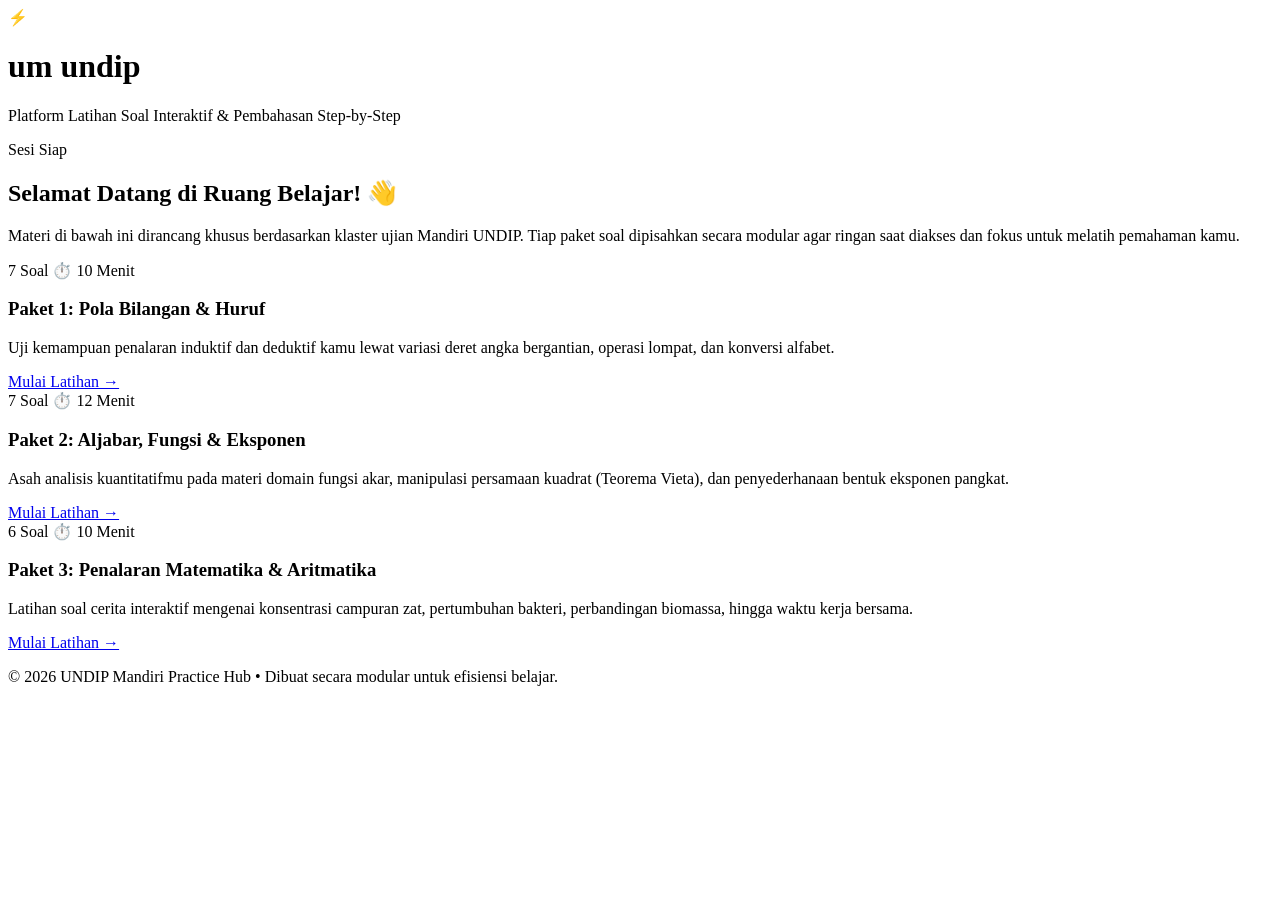
==== index.html @ 4130cd92 "Create index.html" ====
<!DOCTYPE html>
<html lang="id">
<head>
    <meta charset="UTF-8">
    <meta name="viewport" content="width=device-width, initial-scale=1.0">
    <title>um undip</title>
    <link rel="stylesheet" href="css/style.css">
</head>
<body>

    <div class="dashboard">
        <header class="main-header">
            <div class="logo-area">
                <span class="icon-app">⚡</span>
                <div>
                    <h1>um undip</h1>
                    <p>Platform Latihan Soal Interaktif & Pembahasan Step-by-Step</p>
                </div>
            </div>
            <div class="user-status">
                <span class="status-badge">Sesi Siap</span>
            </div>
        </header>

        <section class="welcome-box">
            <h2>Selamat Datang di Ruang Belajar! 👋</h2>
            <p>Materi di bawah ini dirancang khusus berdasarkan klaster ujian Mandiri UNDIP. Tiap paket soal dipisahkan secara modular agar ringan saat diakses dan fokus untuk melatih pemahaman kamu.</p>
        </section>

        <main class="grid-paket">
            
            <div class="card-paket">
                <div class="card-header">
                    <span class="badge info-badge">7 Soal</span>
                    <span class="badge time-badge">⏱️ 10 Menit</span>
                </div>
                <h3>Paket 1: Pola Bilangan & Huruf</h3>
                <p>Uji kemampuan penalaran induktif dan deduktif kamu lewat variasi deret angka bergantian, operasi lompat, dan konversi alfabet.</p>
                <div class="card-footer">
                    <a href="paket/paket-1-tpa.html" class="btn-mulai">Mulai Latihan &rarr;</a>
                </div>
            </div>

            <div class="card-paket">
                <div class="card-header">
                    <span class="badge info-badge">7 Soal</span>
                    <span class="badge time-badge">⏱️ 12 Menit</span>
                </div>
                <h3>Paket 2: Aljabar, Fungsi & Eksponen</h3>
                <p>Asah analisis kuantitatifmu pada materi domain fungsi akar, manipulasi persamaan kuadrat (Teorema Vieta), dan penyederhanaan bentuk eksponen pangkat.</p>
                <div class="card-footer">
                    <a href="paket/paket-2-aljabar.html" class="btn-mulai">Mulai Latihan &rarr;</a>
                </div>
            </div>

            <div class="card-paket">
                <div class="card-header">
                    <span class="badge info-badge">6 Soal</span>
                    <span class="badge time-badge">⏱️ 10 Menit</span>
                </div>
                <h3>Paket 3: Penalaran Matematika & Aritmatika</h3>
                <p>Latihan soal cerita interaktif mengenai konsentrasi campuran zat, pertumbuhan bakteri, perbandingan biomassa, hingga waktu kerja bersama.</p>
                <div class="card-footer">
                    <a href="paket/paket-3-aritmatika.html" class="btn-mulai">Mulai Latihan &rarr;</a>
                </div>
            </div>

        </main>

        <footer class="main-footer">
            <p>© 2026 UNDIP Mandiri Practice Hub • Dibuat secara modular untuk efisiensi belajar.</p>
        </footer>
    </div>

</body>
</html>
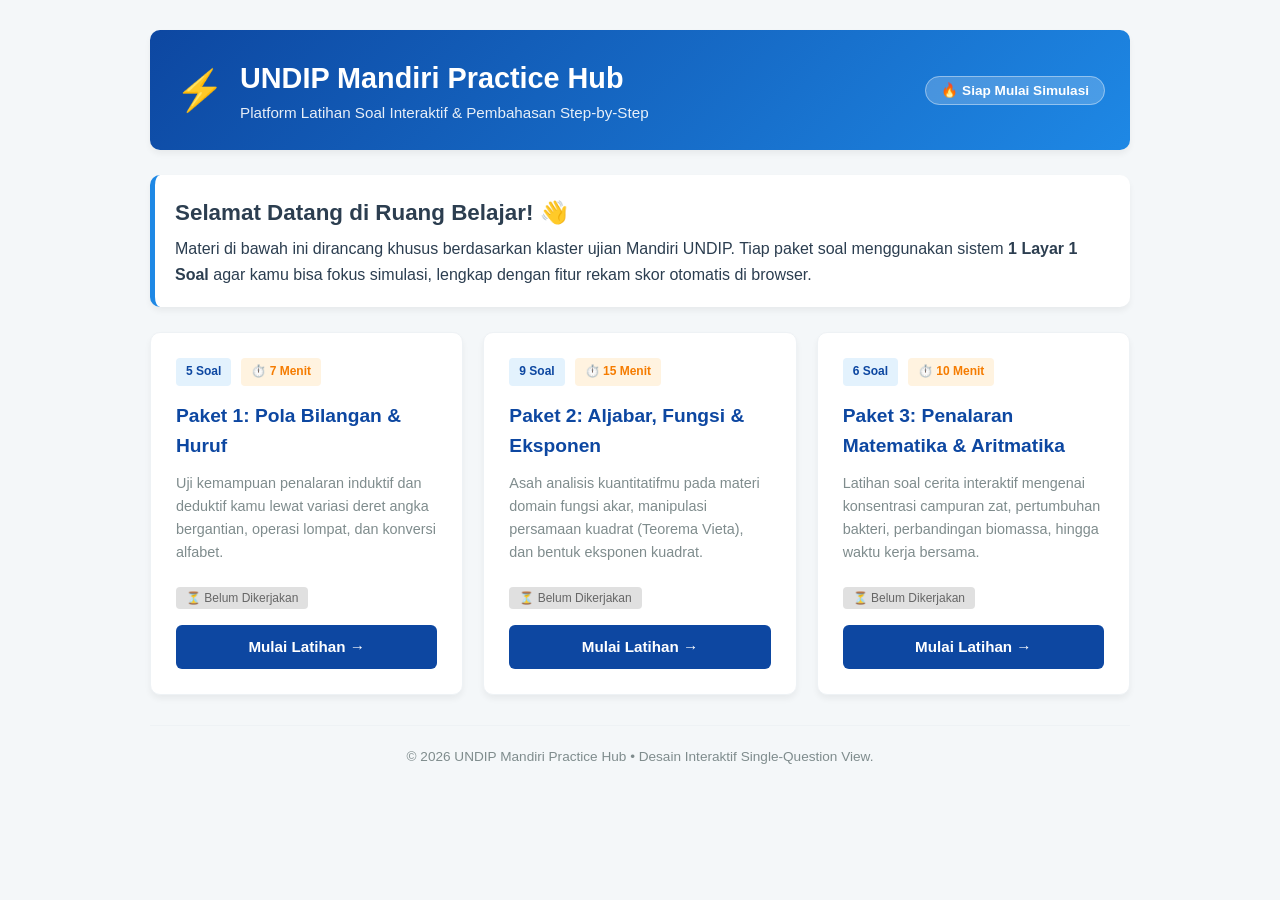
==== commit 11968e46: "Update index.html" ====
--- a/index.html
+++ b/index.html
@@ -3,7 +3,7 @@
 <head>
     <meta charset="UTF-8">
     <meta name="viewport" content="width=device-width, initial-scale=1.0">
-    <title>um undip</title>
+    <title>UNDIP Mandiri Practice Hub</title>
     <link rel="stylesheet" href="css/style.css">
 </head>
 <body>
@@ -13,42 +13,48 @@
             <div class="logo-area">
                 <span class="icon-app">⚡</span>
                 <div>
-                    <h1>um undip</h1>
+                    <h1>UNDIP Mandiri Practice Hub</h1>
                     <p>Platform Latihan Soal Interaktif & Pembahasan Step-by-Step</p>
                 </div>
             </div>
             <div class="user-status">
-                <span class="status-badge">Sesi Siap</span>
+                <span class="status-badge" id="global-progress">Memuat Progress...</span>
             </div>
         </header>
 
         <section class="welcome-box">
             <h2>Selamat Datang di Ruang Belajar! 👋</h2>
-            <p>Materi di bawah ini dirancang khusus berdasarkan klaster ujian Mandiri UNDIP. Tiap paket soal dipisahkan secara modular agar ringan saat diakses dan fokus untuk melatih pemahaman kamu.</p>
+            <p>Materi di bawah ini dirancang khusus berdasarkan klaster ujian Mandiri UNDIP. Tiap paket soal menggunakan sistem <strong>1 Layar 1 Soal</strong> agar kamu bisa fokus simulasi, lengkap dengan fitur rekam skor otomatis di browser.</p>
         </section>
 
         <main class="grid-paket">
             
             <div class="card-paket">
                 <div class="card-header">
-                    <span class="badge info-badge">7 Soal</span>
-                    <span class="badge time-badge">⏱️ 10 Menit</span>
+                    <span class="badge info-badge">5 Soal</span>
+                    <span class="badge time-badge">⏱️ 7 Menit</span>
                 </div>
                 <h3>Paket 1: Pola Bilangan & Huruf</h3>
                 <p>Uji kemampuan penalaran induktif dan deduktif kamu lewat variasi deret angka bergantian, operasi lompat, dan konversi alfabet.</p>
-                <div class="card-footer">
+                
+                <div id="status-paket-1" class="tracker-wrapper"></div>
+
+                <div class="card-footer" style="margin-top: 15px;">
                     <a href="paket/paket-1-tpa.html" class="btn-mulai">Mulai Latihan &rarr;</a>
                 </div>
             </div>
 
             <div class="card-paket">
                 <div class="card-header">
-                    <span class="badge info-badge">7 Soal</span>
-                    <span class="badge time-badge">⏱️ 12 Menit</span>
+                    <span class="badge info-badge">9 Soal</span>
+                    <span class="badge time-badge">⏱️ 15 Menit</span>
                 </div>
                 <h3>Paket 2: Aljabar, Fungsi & Eksponen</h3>
-                <p>Asah analisis kuantitatifmu pada materi domain fungsi akar, manipulasi persamaan kuadrat (Teorema Vieta), dan penyederhanaan bentuk eksponen pangkat.</p>
-                <div class="card-footer">
+                <p>Asah analisis kuantitatifmu pada materi domain fungsi akar, manipulasi persamaan kuadrat (Teorema Vieta), dan bentuk eksponen kuadrat.</p>
+                
+                <div id="status-paket-2" class="tracker-wrapper"></div>
+
+                <div class="card-footer" style="margin-top: 15px;">
                     <a href="paket/paket-2-aljabar.html" class="btn-mulai">Mulai Latihan &rarr;</a>
                 </div>
             </div>
@@ -60,7 +66,10 @@
                 </div>
                 <h3>Paket 3: Penalaran Matematika & Aritmatika</h3>
                 <p>Latihan soal cerita interaktif mengenai konsentrasi campuran zat, pertumbuhan bakteri, perbandingan biomassa, hingga waktu kerja bersama.</p>
-                <div class="card-footer">
+                
+                <div id="status-paket-3" class="tracker-wrapper"></div>
+
+                <div class="card-footer" style="margin-top: 15px;">
                     <a href="paket/paket-3-aritmatika.html" class="btn-mulai">Mulai Latihan &rarr;</a>
                 </div>
             </div>
@@ -68,9 +77,60 @@
         </main>
 
         <footer class="main-footer">
-            <p>© 2026 UNDIP Mandiri Practice Hub • Dibuat secara modular untuk efisiensi belajar.</p>
+            <p>© 2026 UNDIP Mandiri Practice Hub • Desain Interaktif Single-Question View.</p>
         </footer>
     </div>
 
+    <script>
+        window.addEventListener('DOMContentLoaded', () => {
+            // 1. Mengambil data skor dari LocalStorage browser
+            let skorP1 = localStorage.getItem('paket_1');
+            let skorP2 = localStorage.getItem('paket_2');
+            let skorP3 = localStorage.getItem('paket_3');
+
+            // 2. Element target tracker pada masing-masing card paket
+            let statusP1 = document.getElementById('status-paket-1');
+            let statusP2 = document.getElementById('status-paket-2');
+            let statusP3 = document.getElementById('status-paket-3');
+
+            let paketSelesaiCount = 0;
+
+            // --- Logika Render Status Paket 1 ---
+            if (skorP1 !== null) {
+                statusP1.innerHTML = `<span class="score-tag">✅ Selesai | Skor: ${skorP1}/100</span>`;
+                paketSelesaiCount++;
+            } else {
+                statusP1.innerHTML = `<span class="badge" style="background:#e0e0e0; color:#666; font-weight:500;">⏳ Belum Dikerjakan</span>`;
+            }
+
+            // --- Logika Render Status Paket 2 ---
+            if (skorP2 !== null) {
+                statusP2.innerHTML = `<span class="score-tag">✅ Selesai | Skor: ${skorP2}/100</span>`;
+                paketSelesaiCount++;
+            } else {
+                statusP2.innerHTML = `<span class="badge" style="background:#e0e0e0; color:#666; font-weight:500;">⏳ Belum Dikerjakan</span>`;
+            }
+
+            // --- Logika Render Status Paket 3 ---
+            if (skorP3 !== null) {
+                statusP3.innerHTML = `<span class="score-tag">✅ Selesai | Skor: ${skorP3}/100</span>`;
+                paketSelesaiCount++;
+            } else {
+                statusP3.innerHTML = `<span class="badge" style="background:#e0e0e0; color:#666; font-weight:500;">⏳ Belum Dikerjakan</span>`;
+            }
+
+            // 3. Update Status Progress Bar Global di Header atas
+            let globalStatusBadge = document.getElementById('global-progress');
+            if (paketSelesaiCount === 3) {
+                globalStatusBadge.innerText = "🏆 Semua Paket Selesai!";
+                globalStatusBadge.style.backgroundColor = "#2e7d32";
+            } else if (paketSelesaiCount > 0) {
+                globalStatusBadge.innerText = `⚡ Progress: ${paketSelesaiCount} / 3 Paket`;
+                globalStatusBadge.style.backgroundColor = "var(--warning-color)";
+            } else {
+                globalStatusBadge.innerText = "🔥 Siap Mulai Simulasi";
+            }
+        });
+    </script>
 </body>
 </html>
--- a/css/style.css
+++ b/css/style.css
@@ -0,0 +1,318 @@
+/* ==========================================================================
+   1. GLOBAL STYLES & VARIABLES
+   ========================================================================== */
+:root {
+    --primary-color: #0d47a1;
+    --primary-light: #1e88e5;
+    --background-color: #f4f7f9;
+    --card-background: #ffffff;
+    --text-main: #2c3e50;
+    --text-muted: #7f8c8d;
+    --success-color: #2e7d32;
+    --error-color: #c62828;
+    --warning-color: #f57c00;
+    --shadow: 0 4px 6px rgba(0, 0, 0, 0.05);
+    --border-radius: 10px;
+}
+
+* {
+    box-sizing: border-box;
+    margin: 0;
+    padding: 0;
+    font-family: 'Segoe UI', -apple-system, BlinkMacSystemFont, Roboto, sans-serif;
+}
+
+body {
+    background-color: var(--background-color);
+    color: var(--text-main);
+    line-height: 1.6;
+    padding: 20px;
+}
+
+/* Container utama dashboard & halaman soal */
+.dashboard, .container-soal {
+    max-width: 1000px;
+    margin: 0 auto;
+    padding: 10px;
+}
+
+/* ==========================================================================
+   2. DASHBOARD / INDEX HEADER & WELCOME BOX
+   ========================================================================== */
+.main-header {
+    display: flex;
+    justify-content: space-between;
+    align-items: center;
+    background: linear-gradient(135deg, var(--primary-color), var(--primary-light));
+    color: white;
+    padding: 25px;
+    border-radius: var(--border-radius);
+    box-shadow: var(--shadow);
+    margin-bottom: 25px;
+}
+
+.logo-area {
+    display: flex;
+    align-items: center;
+    gap: 15px;
+}
+
+.icon-app {
+    font-size: 2.5rem;
+}
+
+.main-header h1 {
+    font-size: 1.8rem;
+    font-weight: 700;
+}
+
+.main-header p {
+    font-size: 0.95rem;
+    opacity: 0.9;
+}
+
+.status-badge {
+    background: rgba(255, 255, 255, 0.2);
+    padding: 6px 15px;
+    border-radius: 50px;
+    font-size: 0.85rem;
+    font-weight: 600;
+    border: 1px solid rgba(255, 255, 255, 0.4);
+}
+
+.welcome-box {
+    background-color: var(--card-background);
+    padding: 20px;
+    border-radius: var(--border-radius);
+    box-shadow: var(--shadow);
+    border-left: 5px solid var(--primary-light);
+    margin-bottom: 25px;
+}
+
+.welcome-box h2 {
+    margin-bottom: 5px;
+    font-size: 1.4rem;
+}
+
+/* ==========================================================================
+   3. GRID LAYOUT & CARD PAKET (MENU UTAMA)
+   ========================================================================== */
+.grid-paket {
+    display: grid;
+    grid-template-columns: repeat(auto-fit, minmax(300px, 1fr));
+    gap: 20px;
+    margin-bottom: 30px;
+}
+
+.card-paket {
+    background-color: var(--card-background);
+    padding: 25px;
+    border-radius: var(--border-radius);
+    box-shadow: var(--shadow);
+    display: flex;
+    flex-direction: column;
+    justify-content: space-between;
+    transition: transform 0.2s ease, box-shadow 0.2s ease;
+    border: 1px solid #eef2f5;
+}
+
+.card-paket:hover {
+    transform: translateY(-5px);
+    box-shadow: 0 8px 15px rgba(0,0,0,0.1);
+}
+
+.card-header {
+    display: flex;
+    gap: 10px;
+    margin-bottom: 15px;
+}
+
+.badge {
+    font-size: 0.75rem;
+    padding: 4px 10px;
+    border-radius: 4px;
+    font-weight: 600;
+}
+
+.info-badge {
+    background-color: #e3f2fd;
+    color: var(--primary-color);
+}
+
+.time-badge {
+    background-color: #fff3e0;
+    color: var(--warning-color);
+}
+
+.card-paket h3 {
+    font-size: 1.2rem;
+    margin-bottom: 10px;
+    color: var(--primary-color);
+}
+
+.card-paket p {
+    font-size: 0.9rem;
+    color: var(--text-muted);
+    margin-bottom: 20px;
+    flex-grow: 1;
+}
+
+.btn-mulai {
+    display: inline-block;
+    text-align: center;
+    width: 100%;
+    background-color: var(--primary-color);
+    color: white;
+    padding: 10px 0;
+    text-decoration: none;
+    border-radius: 6px;
+    font-weight: 600;
+    font-size: 0.95rem;
+    transition: background-color 0.2s;
+}
+
+.btn-mulai:hover {
+    background-color: var(--primary-light);
+}
+
+/* ==========================================================================
+   4. HALAMAN HALAMAN SOAL & ELEMEN INTERAKTIF
+   ========================================================================== */
+.btn-back {
+    display: inline-block;
+    text-decoration: none;
+    color: var(--primary-color);
+    font-weight: 600;
+    margin-bottom: 15px;
+    font-size: 0.95rem;
+}
+
+.soal-box {
+    background-color: var(--card-background);
+    padding: 25px;
+    border-radius: var(--border-radius);
+    box-shadow: var(--shadow);
+    margin-bottom: 25px;
+    border: 1px solid #eef2f5;
+}
+
+.nomer-soal {
+    font-size: 0.85rem;
+    font-weight: 700;
+    text-transform: uppercase;
+    letter-spacing: 1px;
+    color: var(--primary-light);
+    margin-bottom: 10px;
+}
+
+.teks-soal {
+    font-size: 1.1rem;
+    font-weight: 600;
+    margin-bottom: 20px;
+    color: var(--text-main);
+}
+
+.pilihan-jawaban {
+    display: flex;
+    flex-direction: column;
+    gap: 10px;
+    margin-bottom: 20px;
+}
+
+.opsi {
+    text-align: left;
+    padding: 12px 15px;
+    border: 2px solid #eef2f5;
+    border-radius: 8px;
+    background-color: #fafbfc;
+    cursor: pointer;
+    font-size: 0.95rem;
+    font-weight: 500;
+    color: var(--text-main);
+    transition: all 0.2s ease;
+}
+
+.opsi:hover {
+    background-color: #f0f4f8;
+    border-color: #d0d7de;
+}
+
+.opsi:disabled {
+    cursor: not-allowed;
+}
+
+/* Tombol andalan buka-tutup pembahasan manual */
+.btn-pembahasan {
+    background-color: #fff3e0;
+    color: var(--warning-color);
+    border: 1px dashed var(--warning-color);
+    padding: 10px;
+    border-radius: 6px;
+    width: 100%;
+    cursor: pointer;
+    font-weight: 600;
+    font-size: 0.9rem;
+    margin-top: 10px;
+    transition: background-color 0.2s;
+}
+
+.btn-pembahasan:hover {
+    background-color: #ffe0b2;
+}
+
+/* Kotak pembahasan step-by-step */
+.pembahasan-panel {
+    background-color: #fffde7;
+    border-left: 4px solid #fbc02d;
+    padding: 20px;
+    margin-top: 20px;
+    border-radius: 4px;
+    animation: fadeIn 0.3s ease-in-out;
+}
+
+.pembahasan-panel h4 {
+    margin-bottom: 15px;
+    color: #f57f17;
+    font-size: 1rem;
+}
+
+.step {
+    margin-bottom: 12px;
+    font-size: 0.95rem;
+    border-bottom: 1px dashed rgba(0,0,0,0.05);
+    padding-bottom: 10px;
+}
+
+.step:last-child {
+    border-bottom: none;
+    margin-bottom: 0;
+    padding-bottom: 0;
+}
+
+.step-badge {
+    display: inline-block;
+    background-color: #e8f5e9;
+    color: var(--success-color);
+    padding: 2px 8px;
+    border-radius: 4px;
+    font-weight: 700;
+    font-size: 0.8rem;
+    margin-right: 8px;
+}
+
+/* ==========================================================================
+   5. FOOTER & ANIMASI
+   ========================================================================== */
+.main-footer {
+    text-align: center;
+    padding: 20px 0;
+    color: var(--text-muted);
+    font-size: 0.85rem;
+    border-top: 1px solid #eef2f5;
+    margin-top: 20px;
+}
+
+@keyframes fadeIn {
+    from { opacity: 0; transform: translateY(5px); }
+    to { opacity: 1; transform: translateY(0); }
+}
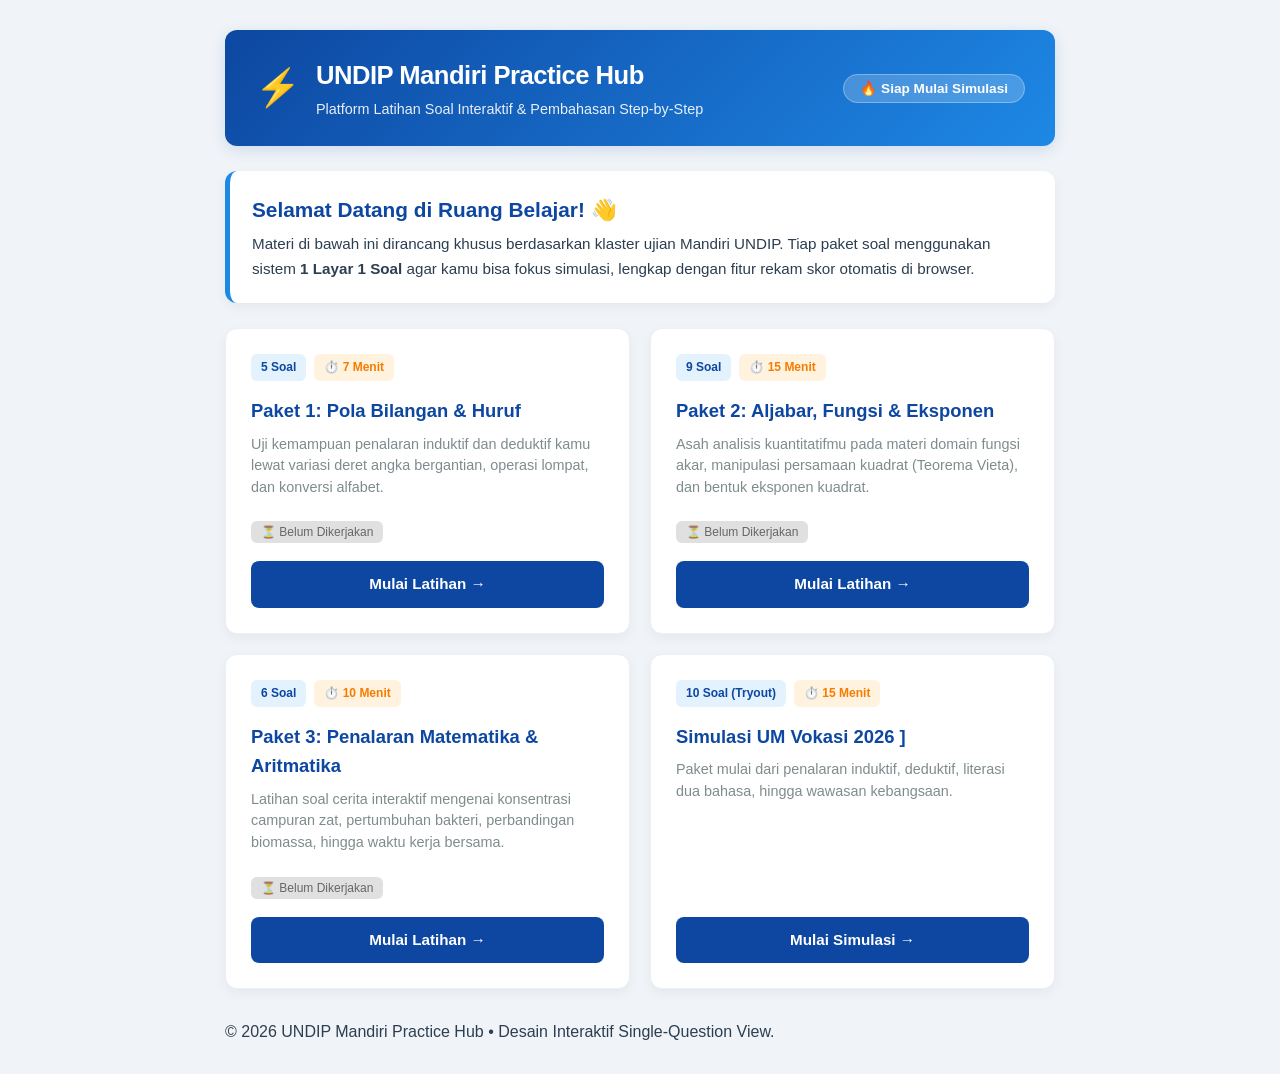
==== commit 63ab2cc1: "Update index.html" ====
--- a/index.html
+++ b/index.html
@@ -73,7 +73,20 @@
                     <a href="paket/paket-3-aritmatika.html" class="btn-mulai">Mulai Latihan &rarr;</a>
                 </div>
             </div>
+<div class="card-paket">
+                <div class="card-header">
+                    <span class="badge info-badge">10 Soal (Tryout)</span>
+                    <span class="badge time-badge">⏱️ 15 Menit</span>
+                </div>
+                <h3>Simulasi UM Vokasi 2026 ]</h3>
+                <p>Paket mulai dari penalaran induktif, deduktif, literasi dua bahasa, hingga wawasan kebangsaan.</p>
+                
+                <div id="status-paket-vokasi" class="tracker-wrapper"></div>
 
+                <div class="card-footer" style="margin-top: 15px;">
+                    <a href="paket/paket-vokasi.html" class="btn-mulai">Mulai Simulasi &rarr;</a>
+                </div>
+            </div>
         </main>
 
         <footer class="main-footer">
--- a/css/style.css
+++ b/css/style.css
@@ -1,21 +1,24 @@
 /* ==========================================================================
-   1. GLOBAL STYLES & VARIABLES
+   1. GLOBAL STYLES & INITIAL VARIABLES
    ========================================================================== */
 :root {
     --primary-color: #0d47a1;
     --primary-light: #1e88e5;
-    --background-color: #f4f7f9;
+    --background-color: #f0f4f8;
     --card-background: #ffffff;
     --text-main: #2c3e50;
     --text-muted: #7f8c8d;
     --success-color: #2e7d32;
     --error-color: #c62828;
     --warning-color: #f57c00;
-    --shadow: 0 4px 6px rgba(0, 0, 0, 0.05);
-    --border-radius: 10px;
+    --panel-bg: #fffde7;
+    --panel-border: #fbc02d;
+    --shadow: 0 4px 12px rgba(0, 0, 0, 0.05);
+    --border-radius: 12px;
 }
 
 * {
+    box-shadow: none;
     box-sizing: border-box;
     margin: 0;
     padding: 0;
@@ -29,9 +32,9 @@
     padding: 20px;
 }
 
-/* Container utama dashboard & halaman soal */
+/* Container Pembungkus */
 .dashboard, .container-soal {
-    max-width: 1000px;
+    max-width: 850px;
     margin: 0 auto;
     padding: 10px;
 }
@@ -45,9 +48,9 @@
     align-items: center;
     background: linear-gradient(135deg, var(--primary-color), var(--primary-light));
     color: white;
-    padding: 25px;
+    padding: 25px 30px;
     border-radius: var(--border-radius);
-    box-shadow: var(--shadow);
+    box-shadow: 0 4px 15px rgba(13, 71, 161, 0.15);
     margin-bottom: 25px;
 }
 
@@ -58,31 +61,35 @@
 }
 
 .icon-app {
-    font-size: 2.5rem;
+    font-size: 2.3rem;
 }
 
 .main-header h1 {
-    font-size: 1.8rem;
-    font-weight: 700;
+    font-size: 1.6rem;
+    font-weight: 700;
+    letter-spacing: -0.5px;
 }
 
 .main-header p {
-    font-size: 0.95rem;
+    font-size: 0.9rem;
     opacity: 0.9;
+    margin-top: 2px;
 }
 
 .status-badge {
     background: rgba(255, 255, 255, 0.2);
-    padding: 6px 15px;
+    padding: 6px 16px;
     border-radius: 50px;
     font-size: 0.85rem;
     font-weight: 600;
-    border: 1px solid rgba(255, 255, 255, 0.4);
+    border: 1px solid rgba(255, 255, 255, 0.3);
+    white-space: nowrap;
+    transition: background-color 0.3s ease;
 }
 
 .welcome-box {
     background-color: var(--card-background);
-    padding: 20px;
+    padding: 22px;
     border-radius: var(--border-radius);
     box-shadow: var(--shadow);
     border-left: 5px solid var(--primary-light);
@@ -90,8 +97,14 @@
 }
 
 .welcome-box h2 {
-    margin-bottom: 5px;
-    font-size: 1.4rem;
+    margin-bottom: 6px;
+    font-size: 1.3rem;
+    color: var(--primary-color);
+}
+
+.welcome-box p {
+    font-size: 0.95rem;
+    color: var(--text-main);
 }
 
 /* ==========================================================================
@@ -99,7 +112,7 @@
    ========================================================================== */
 .grid-paket {
     display: grid;
-    grid-template-columns: repeat(auto-fit, minmax(300px, 1fr));
+    grid-template-columns: repeat(auto-fit, minmax(280px, 1fr));
     gap: 20px;
     margin-bottom: 30px;
 }
@@ -112,25 +125,26 @@
     display: flex;
     flex-direction: column;
     justify-content: space-between;
-    transition: transform 0.2s ease, box-shadow 0.2s ease;
-    border: 1px solid #eef2f5;
+    transition: transform 0.2s cubic-bezier(0.25, 1, 0.5, 1), box-shadow 0.2s ease;
+    border: 1px solid #eaf0f6;
+    position: relative;
 }
 
 .card-paket:hover {
-    transform: translateY(-5px);
-    box-shadow: 0 8px 15px rgba(0,0,0,0.1);
+    transform: translateY(-4px);
+    box-shadow: 0 8px 20px rgba(0, 0, 0, 0.08);
 }
 
 .card-header {
     display: flex;
-    gap: 10px;
+    gap: 8px;
     margin-bottom: 15px;
 }
 
 .badge {
     font-size: 0.75rem;
     padding: 4px 10px;
-    border-radius: 4px;
+    border-radius: 6px;
     font-weight: 600;
 }
 
@@ -145,16 +159,35 @@
 }
 
 .card-paket h3 {
-    font-size: 1.2rem;
-    margin-bottom: 10px;
+    font-size: 1.15rem;
+    margin-bottom: 8px;
     color: var(--primary-color);
+    font-weight: 700;
 }
 
 .card-paket p {
     font-size: 0.9rem;
     color: var(--text-muted);
-    margin-bottom: 20px;
+    margin-bottom: 15px;
     flex-grow: 1;
+    line-height: 1.5;
+}
+
+.tracker-wrapper {
+    margin-top: 5px;
+    min-height: 28px;
+}
+
+.score-tag {
+    display: inline-block;
+    background-color: #e8f5e9;
+    color: var(--success-color);
+    padding: 4px 12px;
+    border-radius: 6px;
+    font-size: 0.8rem;
+    font-weight: 700;
+    border: 1px solid #c8e6c9;
+    animation: fadeIn 0.4s ease;
 }
 
 .btn-mulai {
@@ -163,9 +196,9 @@
     width: 100%;
     background-color: var(--primary-color);
     color: white;
-    padding: 10px 0;
+    padding: 11px 0;
     text-decoration: none;
-    border-radius: 6px;
+    border-radius: 8px;
     font-weight: 600;
     font-size: 0.95rem;
     transition: background-color 0.2s;
@@ -176,55 +209,80 @@
 }
 
 /* ==========================================================================
-   4. HALAMAN HALAMAN SOAL & ELEMEN INTERAKTIF
+   4. LAYOUT LATIHAN SOAL (SINGLE-QUESTION VIEW) & NAVIGASI
    ========================================================================== */
 .btn-back {
     display: inline-block;
     text-decoration: none;
     color: var(--primary-color);
     font-weight: 600;
-    margin-bottom: 15px;
-    font-size: 0.95rem;
-}
-
+    margin-bottom: 20px;
+    font-size: 0.95rem;
+    transition: color 0.2s;
+}
+
+.btn-back:hover {
+    color: var(--primary-light);
+}
+
+/* Progress Tracker Bar */
+.progress-container {
+    background-color: #e1e8ed;
+    border-radius: 50px;
+    height: 6px;
+    width: 100%;
+    margin-bottom: 25px;
+    overflow: hidden;
+}
+
+.progress-bar {
+    background: linear-gradient(90deg, var(--primary-light), #00e5ff);
+    height: 100%;
+    width: 0%;
+    transition: width 0.4s cubic-bezier(0.4, 0, 0.2, 1);
+}
+
+/* Box Wadah Soal tunggal */
 .soal-box {
     background-color: var(--card-background);
-    padding: 25px;
+    padding: 30px;
     border-radius: var(--border-radius);
     box-shadow: var(--shadow);
-    margin-bottom: 25px;
-    border: 1px solid #eef2f5;
+    margin-bottom: 20px;
+    border: 1px solid #eaf0f6;
+    animation: fadeIn 0.3s ease-in-out;
 }
 
 .nomer-soal {
-    font-size: 0.85rem;
+    font-size: 0.8rem;
     font-weight: 700;
     text-transform: uppercase;
-    letter-spacing: 1px;
+    letter-spacing: 1.2px;
     color: var(--primary-light);
-    margin-bottom: 10px;
+    margin-bottom: 12px;
 }
 
 .teks-soal {
     font-size: 1.1rem;
     font-weight: 600;
-    margin-bottom: 20px;
+    margin-bottom: 25px;
     color: var(--text-main);
+    line-height: 1.6;
 }
 
 .pilihan-jawaban {
     display: flex;
     flex-direction: column;
-    gap: 10px;
+    gap: 12px;
     margin-bottom: 20px;
 }
 
 .opsi {
     text-align: left;
-    padding: 12px 15px;
-    border: 2px solid #eef2f5;
+    padding: 14px 18px;
+    border: 2px solid #eaf0f6;
     border-radius: 8px;
-    background-color: #fafbfc;
+    background-color: #f8fafc;
     cursor: pointer;
     font-size: 0.95rem;
     font-weight: 500;
@@ -232,55 +290,77 @@
     transition: all 0.2s ease;
 }
 
-.opsi:hover {
-    background-color: #f0f4f8;
-    border-color: #d0d7de;
+.opsi:hover:not(:disabled) {
+    background-color: #edf2f7;
+    border-color: #cbd5e1;
+    transform: translateX(2px);
 }
 
 .opsi:disabled {
     cursor: not-allowed;
 }
 
-/* Tombol andalan buka-tutup pembahasan manual */
-.btn-pembahasan {
-    background-color: #fff3e0;
-    color: var(--warning-color);
-    border: 1px dashed var(--warning-color);
-    padding: 10px;
+/* Navigasi Control Bawah */
+.quiz-navigation {
+    display: flex;
+    justify-content: space-between;
+    margin-top: 20px;
+    gap: 15px;
+}
+
+.btn-nav {
+    background-color: var(--primary-color);
+    color: white;
+    border: none;
+    padding: 12px 24px;
+    border-radius: 8px;
+    cursor: pointer;
+    font-weight: 600;
+    font-size: 0.95rem;
+    transition: all 0.2s ease;
+    min-width: 130px;
+    box-shadow: 0 2px 5px rgba(0,0,0,0.05);
+}
+
+.btn-nav:hover:not(:disabled) {
+    background-color: var(--primary-light);
+}
+
+.btn-nav:disabled {
+    background-color: #cbd5e1;
+    color: #94a3b8;
+    cursor: not-allowed;
+    box-shadow: none;
+}
+
+/* ==========================================================================
+   5. REVISI ELEMEN PANEL PEMBAHASAN PREMIUM
+   ========================================================================== */
+.pembahasan-panel {
+    background-color: var(--panel-bg);
+    border-left: 5px solid var(--panel-border);
+    padding: 22px;
+    margin-top: 25px;
     border-radius: 6px;
-    width: 100%;
-    cursor: pointer;
-    font-weight: 600;
-    font-size: 0.9rem;
-    margin-top: 10px;
-    transition: background-color 0.2s;
-}
-
-.btn-pembahasan:hover {
-    background-color: #ffe0b2;
-}
-
-/* Kotak pembahasan step-by-step */
-.pembahasan-panel {
-    background-color: #fffde7;
-    border-left: 4px solid #fbc02d;
-    padding: 20px;
-    margin-top: 20px;
-    border-radius: 4px;
-    animation: fadeIn 0.3s ease-in-out;
+    box-shadow: inset 0 1px 3px rgba(0,0,0,0.02);
+    border-top-right-radius: var(--border-radius);
+    border-bottom-right-radius: var(--border-radius);
+    animation: slideDown 0.35s ease-out;
 }
 
 .pembahasan-panel h4 {
     margin-bottom: 15px;
-    color: #f57f17;
-    font-size: 1rem;
+    color: #e65100;
+    font-size: 1.05rem;
+    font-weight: 700;
 }
 
 .step {
     margin-bottom: 12px;
     font-size: 0.95rem;
-    border-bottom: 1px dashed rgba(0,0,0,0.05);
-    padding-bottom: 10px;
+    border-bottom: 1px dashed rgba(0, 0, 0, 0.06);
+    padding-bottom: 12px;
+    color: #3e2723;
 }
 
 .step:last-child {
@@ -293,26 +373,92 @@
     display: inline-block;
     background-color: #e8f5e9;
     color: var(--success-color);
-    padding: 2px 8px;
-    border-radius: 4px;
-    font-weight: 700;
-    font-size: 0.8rem;
-    margin-right: 8px;
-}
-
-/* ==========================================================================
-   5. FOOTER & ANIMASI
-   ========================================================================== */
-.main-footer {
+    padding: 3px 10px;
+    border-radius: 5px;
+    font-weight: 700;
+    font-size: 0.75rem;
+    margin-right: 10px;
+    border: 1px solid #c8e6c9;
+}
+
+/* ==========================================================================
+   6. LAYAR HASIL AKHIR (RESULT SCREEN)
+   ========================================================================== */
+.result-screen {
     text-align: center;
-    padding: 20px 0;
-    color: var(--text-muted);
-    font-size: 0.85rem;
-    border-top: 1px solid #eef2f5;
-    margin-top: 20px;
-}
-
+    padding: 45px 20px;
+}
+
+.result-screen h2 {
+    font-size: 1.8rem;
+    color: var(--primary-color);
+    margin-bottom: 10px;
+}
+
+.score-circle {
+    width: 130px;
+    height: 130px;
+    border-radius: 50%;
+    background: linear-gradient(135deg, var(--primary-color), var(--primary-light));
+    color: white;
+    font-size: 2.2rem;
+    font-weight: 800;
+    display: flex;
+    align-items: center;
+    justify-content: center;
+    margin: 25px auto;
+    box-shadow: 0 6px 20px rgba(13, 71, 161, 0.25);
+    animation: scaleUp 0.4s cubic-bezier(0.34, 1.56, 0.64, 1);
+}
+
+.summary-box {
+    display: flex;
+    justify-content: center;
+    gap: 20px;
+    margin: 25px 0;
+}
+
+.summary-item {
+    background: #f8fafc;
+    padding: 12px 25px;
+    border-radius: 10px;
+    border: 1px solid #eaf0f6;
+    font-size: 0.95rem;
+    min-width: 120px;
+}
+
+.btn-restart {
+    background-color: var(--warning-color);
+    box-shadow: 0 3px 8px rgba(245, 124, 0, 0.2);
+}
+
+.btn-restart:hover {
+    background-color: #f57c00 !important;
+}
+
+/* ==========================================================================
+   7. RUNTIME ANIMATIONS
+   ========================================================================== */
 @keyframes fadeIn {
-    from { opacity: 0; transform: translateY(5px); }
+    from { opacity: 0; transform: translateY(8px); }
     to { opacity: 1; transform: translateY(0); }
 }
+
+@keyframes slideDown {
+    from { opacity: 0; max-height: 0; overflow: hidden; }
+    to { opacity: 1; max-height: 600px; }
+}
+
+@keyframes scaleUp {
+    from { transform: scale(0.8); opacity: 0; }
+    to { transform: scale(1); opacity: 1; }
+}
+
+/* Responsive Breakpoints */
+@media (max-width: 600px) {
+    body { padding: 10px; }
+    .main-header { flex-direction: column; align-items: flex-start; gap: 15px; padding: 20px; }
+    .status-badge { align-self: flex-start; }
+    .soal-box { padding: 20px; }
+    .btn-nav { min-width: 100px; padding: 10px 16px; }
+}
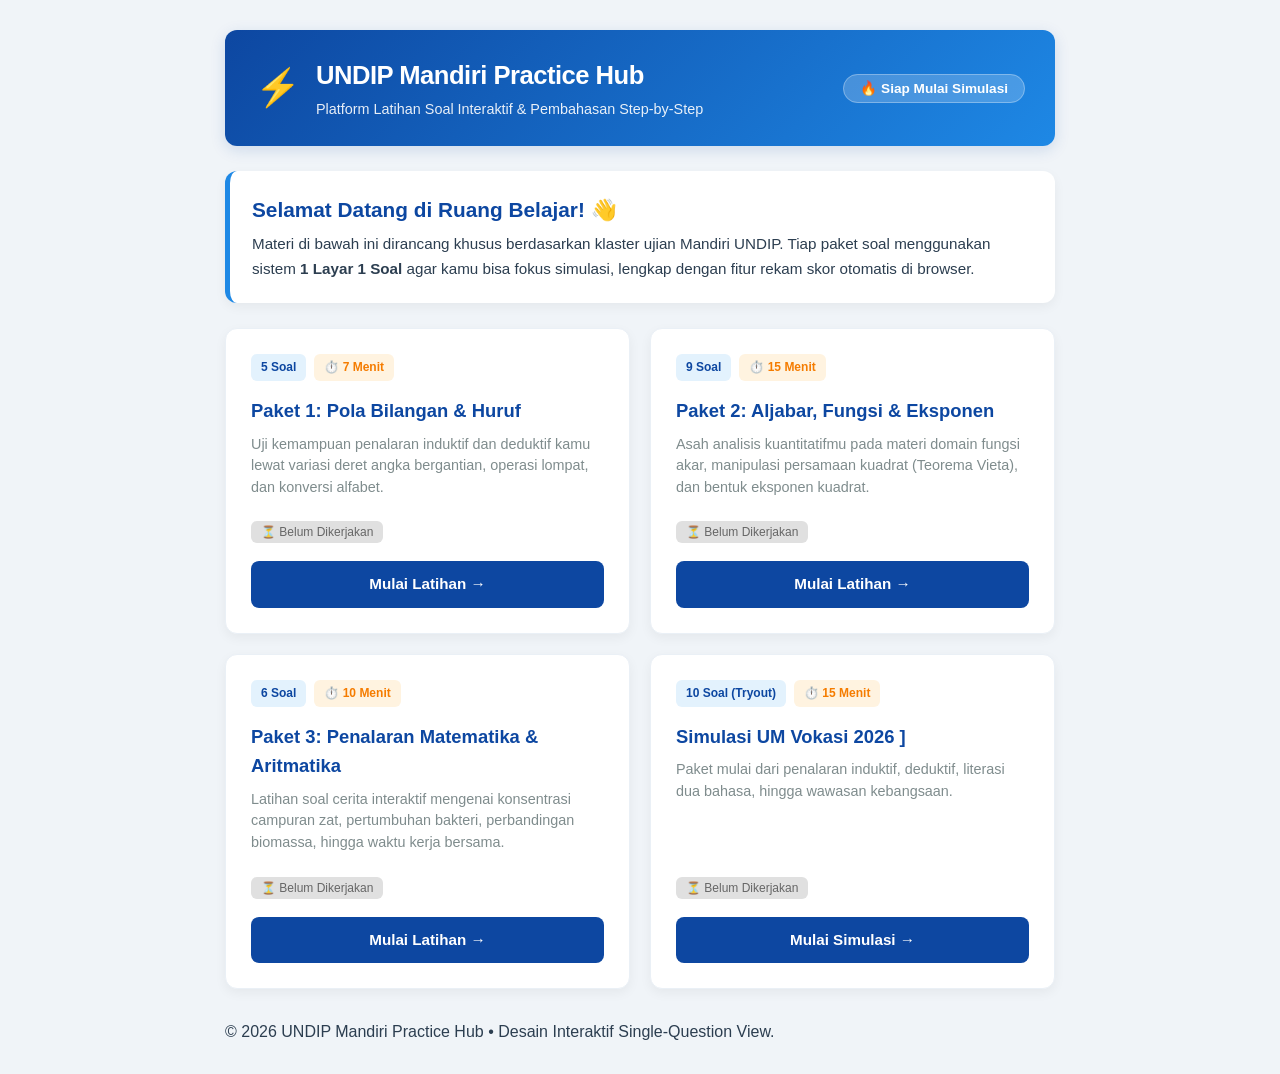
==== commit 773b8121: "Update index.html" ====
--- a/index.html
+++ b/index.html
@@ -142,7 +142,14 @@
                 globalStatusBadge.style.backgroundColor = "var(--warning-color)";
             } else {
                 globalStatusBadge.innerText = "🔥 Siap Mulai Simulasi";
-            }
+            }let skorVokasi = localStorage.getItem('paket_vokasi');
+let statusVokasi = document.getElementById('status-paket-vokasi');
+if (skorVokasi !== null) {
+    statusVokasi.innerHTML = `<span class="score-tag">✅ Selesai | Skor: ${skorVokasi}/100</span>`;
+} else {
+    statusVokasi.innerHTML = `<span class="badge" style="background:#e0e0e0; color:#666; font-weight:500;">⏳ Belum Dikerjakan</span>`;
+}
+            
         });
     </script>
 </body>
